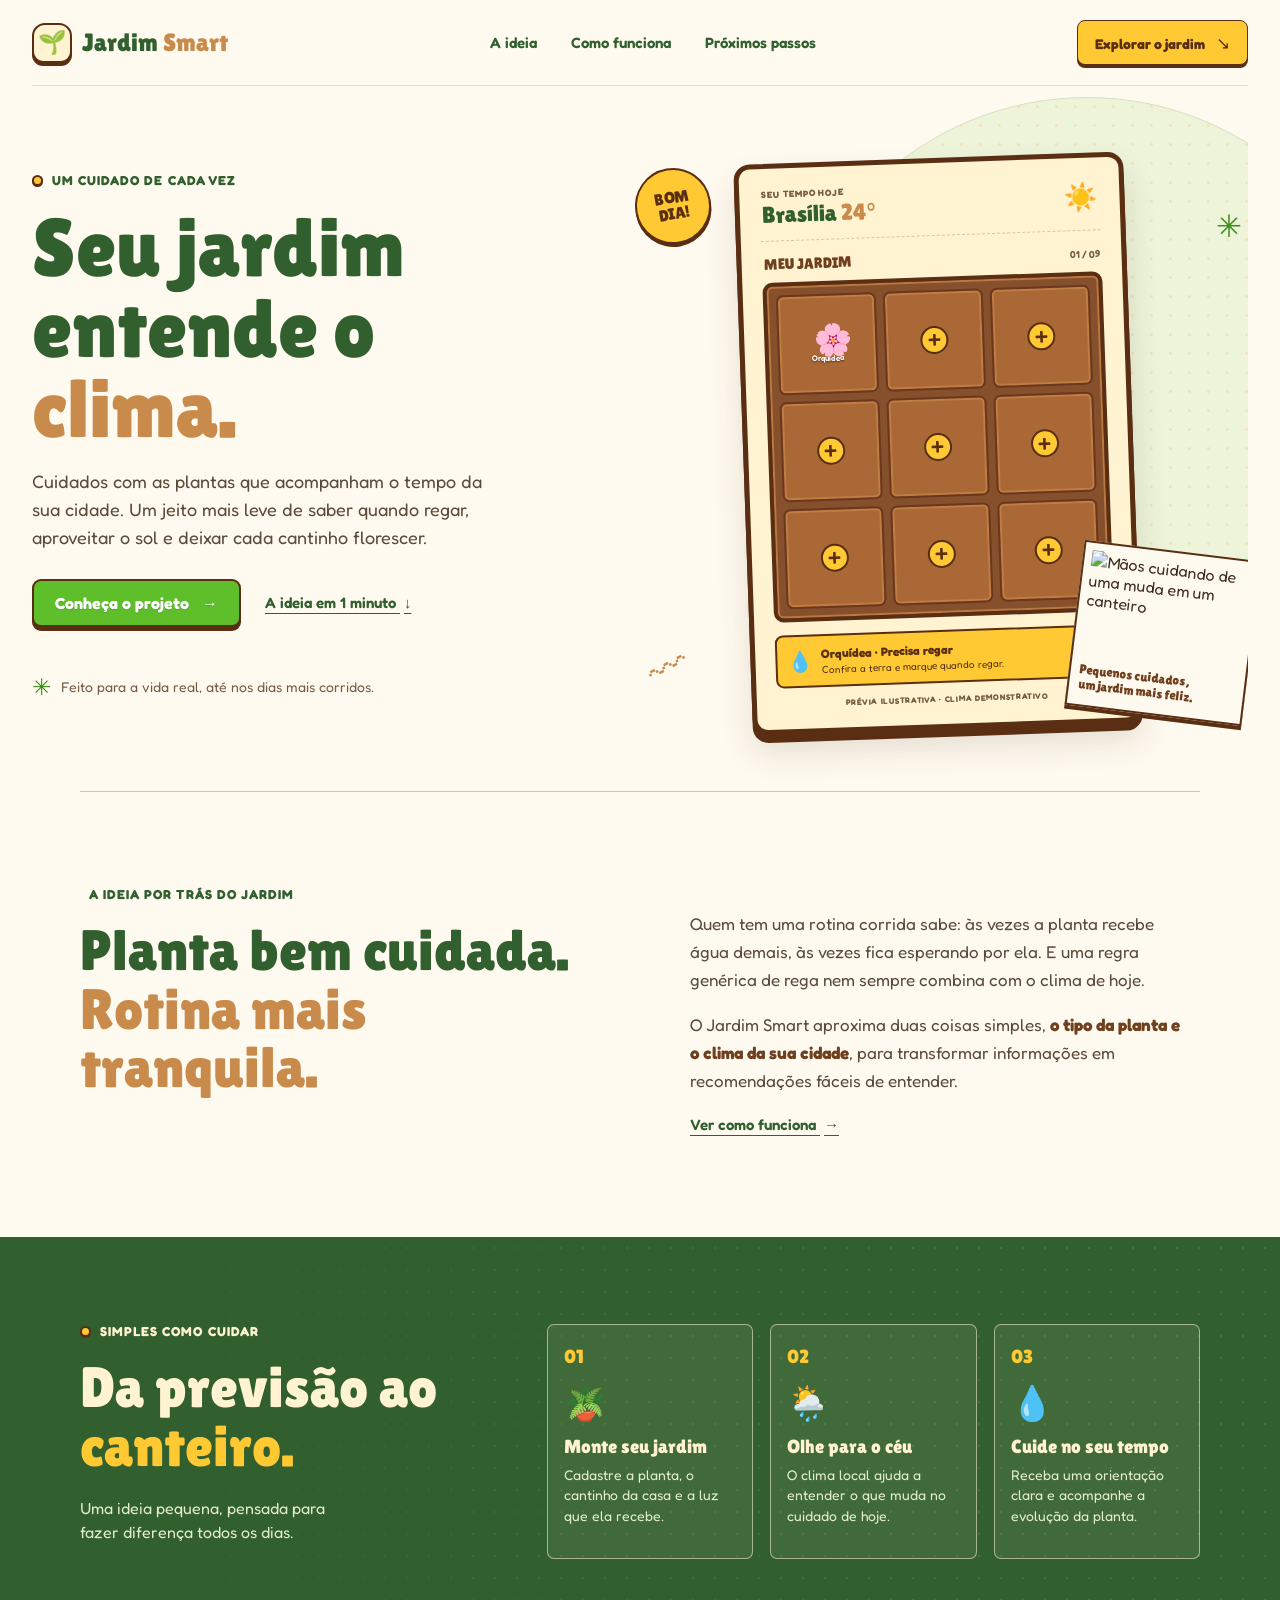
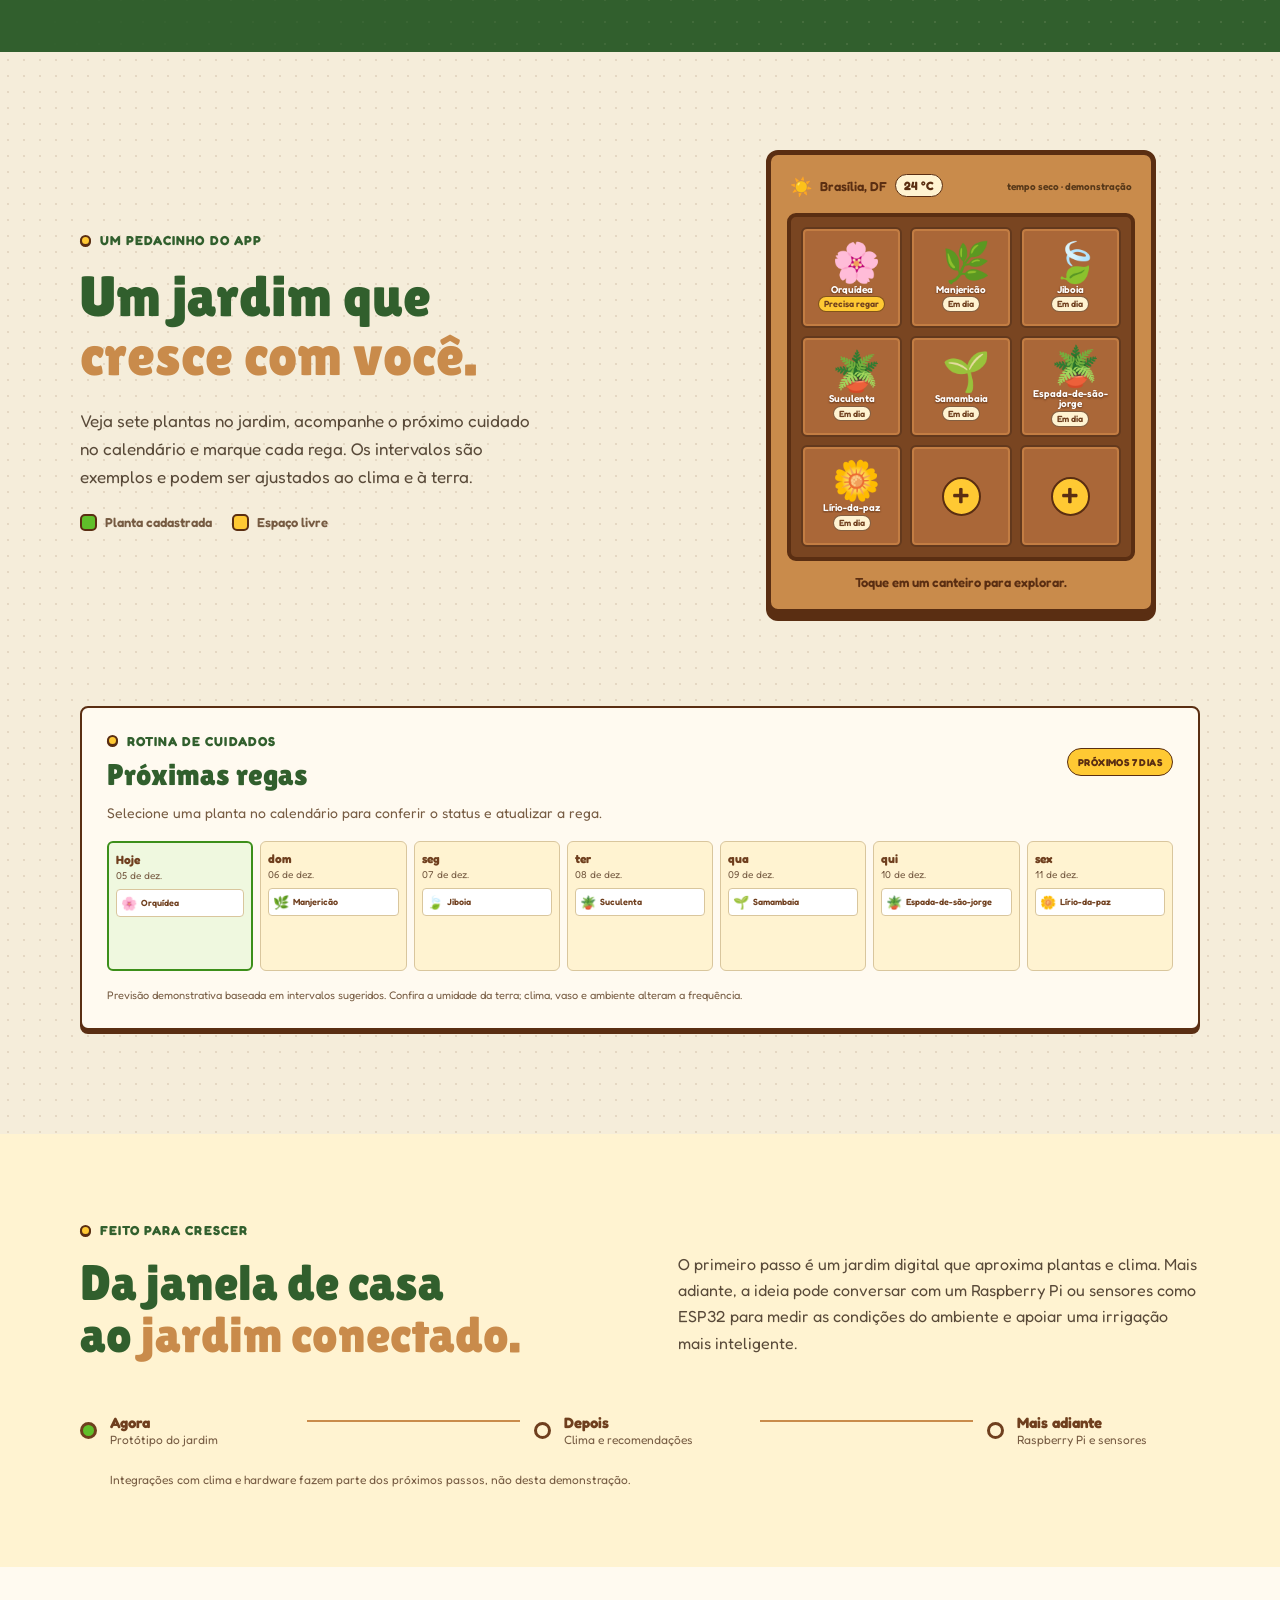
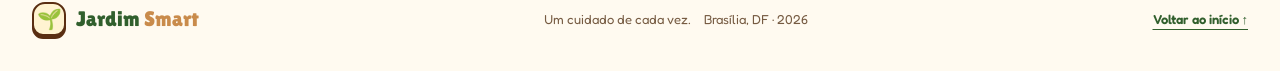
==== index.html @ 4d8beccd "Add Jardim Smart site and README" ====
<!doctype html>
<html lang="pt-BR">
  <head>
    <meta charset="utf-8">
    <meta name="viewport" content="width=device-width, initial-scale=1">
    <meta name="theme-color" content="#5fbf2a">
    <meta name="description" content="Jardim Smart transforma o clima da sua cidade em cuidados simples para as plantas da sua casa.">
    <title>Jardim Smart | Cuide melhor, sem complicar</title>
    <link rel="preconnect" href="https://fonts.googleapis.com">
    <link rel="preconnect" href="https://fonts.gstatic.com" crossorigin>
    <link href="https://fonts.googleapis.com/css2?family=Fredoka:wght@400;500;600;700&family=Lilita+One&display=swap" rel="stylesheet">
    <link rel="stylesheet" href="styles.css">
    <script src="script.js" defer></script>
  </head>
  <body>
    <header class="site-header">
      <a class="brand" href="#inicio" aria-label="Jardim Smart, início">
        <span class="brand-mark" aria-hidden="true">🌱</span>
        <span>Jardim <em>Smart</em></span>
      </a>
      <nav class="main-nav" aria-label="Navegação principal">
        <a href="#ideia">A ideia</a>
        <a href="#como-funciona"><span class="nav-label-full">Como funciona</span><span class="nav-label-short" aria-hidden="true">Como</span></a>
        <a href="#proximos-passos"><span class="nav-label-full">Próximos passos</span><span class="nav-label-short" aria-hidden="true">Etapas</span></a>
      </nav>
      <a class="header-cta" href="#jardim">Explorar o jardim <span aria-hidden="true">↘</span></a>
    </header>

    <main>
      <section class="hero" id="inicio">
        <div class="hero-copy">
          <p class="eyebrow"><span class="sun-dot" aria-hidden="true"></span> Um cuidado de cada vez</p>
          <h1>Seu jardim entende o <span>clima.</span></h1>
          <p class="hero-description">Cuidados com as plantas que acompanham o tempo da sua cidade. Um jeito mais leve de saber quando regar, aproveitar o sol e deixar cada cantinho florescer.</p>
          <div class="hero-actions">
            <a class="button button-green" href="#jardim">Conheça o projeto <span aria-hidden="true">→</span></a>
            <a class="text-link" href="#ideia">A ideia em 1 minuto <span aria-hidden="true">↓</span></a>
          </div>
          <div class="hero-note"><span class="note-sprout" aria-hidden="true">✳</span><span>Feito para a vida real, até nos dias mais corridos.</span></div>
        </div>

        <div class="hero-art" aria-label="Prévia ilustrativa do jardim digital Jardim Smart">
          <div class="sun-stamp" aria-hidden="true">BOM<br>DIA!</div>
          <div class="garden-window">
            <div class="window-top">
              <div>
                <span class="weather-kicker">SEU TEMPO HOJE</span>
                <strong>Brasília <span>24°</span></strong>
              </div>
              <span class="weather-icon" aria-hidden="true">☀️</span>
            </div>
            <div class="window-label"><span>MEU JARDIM</span><span class="leaf-count">01 / 09</span></div>
            <div class="mini-garden" aria-hidden="true">
              <div class="plot plot-plant is-planted"><span>🌸</span><small>Orquídea</small></div>
              <div class="plot"><span>+</span></div><div class="plot"><span>+</span></div>
              <div class="plot"><span>+</span></div><div class="plot"><span>+</span></div>
              <div class="plot"><span>+</span></div><div class="plot"><span>+</span></div>
              <div class="plot"><span>+</span></div><div class="plot"><span>+</span></div>
            </div>
            <div class="garden-alert"><span class="alert-icon" id="hero-alert-icon" aria-hidden="true">💧</span><span><strong id="hero-alert-title">Orquídea com sede</strong><small id="hero-alert-copy">Sem chuva hoje. Regue à tarde.</small></span><span class="alert-arrow" aria-hidden="true">↗</span></div>
            <p class="demo-caption">PRÉVIA ILUSTRATIVA · CLIMA DEMONSTRATIVO</p>
          </div>
          <div class="photo-sticker"><img src="https://images.unsplash.com/photo-1416879595882-3373a0480b5b?auto=format&amp;fit=crop&amp;w=900&amp;q=85" alt="Mãos cuidando de uma muda em um canteiro" loading="eager"><span>Pequenos cuidados,<br>um jardim mais feliz.</span></div>
          <span class="doodle doodle-one" aria-hidden="true">✳</span>
          <span class="doodle doodle-two" aria-hidden="true">〰</span>
        </div>
      </section>

      <section class="idea section-wrap" id="ideia">
        <div class="section-heading">
          <p class="eyebrow"><span class="eyebrow-dash" aria-hidden="true"></span> A ideia por trás do jardim</p>
          <h2>Planta bem cuidada.<br><span>Rotina mais tranquila.</span></h2>
        </div>
        <div class="idea-copy">
          <p>Quem tem uma rotina corrida sabe: às vezes a planta recebe água demais, às vezes fica esperando por ela. E uma regra genérica de rega nem sempre combina com o clima de hoje.</p>
          <p>O Jardim Smart aproxima duas coisas simples, <strong>o tipo da planta e o clima da sua cidade</strong>, para transformar informações em recomendações fáceis de entender.</p>
          <a class="text-link" href="#como-funciona">Ver como funciona <span aria-hidden="true">→</span></a>
        </div>
      </section>

      <section class="how-section" id="como-funciona">
        <div class="section-wrap how-inner">
          <div class="section-heading how-heading">
            <p class="eyebrow"><span class="sun-dot" aria-hidden="true"></span> Simples como cuidar</p>
            <h2>Da previsão ao<br><span>canteiro.</span></h2>
            <p>Uma ideia pequena, pensada para fazer diferença todos os dias.</p>
          </div>
          <div class="steps" aria-label="Como o Jardim Smart funciona">
            <article class="step">
              <span class="step-number">01</span>
              <span class="step-icon" aria-hidden="true">🪴</span>
              <h3>Monte seu jardim</h3>
              <p>Cadastre a planta, o cantinho da casa e a luz que ela recebe.</p>
            </article>
            <article class="step">
              <span class="step-number">02</span>
              <span class="step-icon" aria-hidden="true">🌦️</span>
              <h3>Olhe para o céu</h3>
              <p>O clima local ajuda a entender o que muda no cuidado de hoje.</p>
            </article>
            <article class="step">
              <span class="step-number">03</span>
              <span class="step-icon" aria-hidden="true">💧</span>
              <h3>Cuide no seu tempo</h3>
              <p>Receba uma orientação clara e acompanhe a evolução da planta.</p>
            </article>
          </div>
        </div>
      </section>

      <section class="garden-section" id="jardim">
        <div class="section-wrap garden-inner">
          <div class="garden-intro">
            <p class="eyebrow"><span class="sun-dot" aria-hidden="true"></span> Um pedacinho do app</p>
            <h2>Um jardim que<br><span>cresce com você.</span></h2>
            <p>Veja sete plantas no jardim, acompanhe o próximo cuidado no calendário e marque cada rega. Os intervalos são exemplos e podem ser ajustados ao clima e à terra.</p>
            <div class="garden-legend"><span><i class="legend-plant"></i> Planta cadastrada</span><span><i class="legend-empty"></i> Espaço livre</span></div>
          </div>
          <div class="interactive-garden-wrap">
            <div class="interactive-weather"><span>☀️</span> Brasília, DF <b>24 °C</b><small>tempo seco · demonstração</small></div>
            <div class="interactive-garden" id="plant-garden" role="grid" aria-label="Jardim interativo com nove canteiros"></div>
            <p class="garden-hint" aria-live="polite">Toque em um canteiro para explorar.</p>
          </div>
          <section class="care-calendar" aria-labelledby="calendar-title">
            <div class="calendar-heading">
              <div>
                <p class="eyebrow"><span class="sun-dot" aria-hidden="true"></span> Rotina de cuidados</p>
                <h3 id="calendar-title">Próximas regas</h3>
              </div>
              <span class="calendar-period">PRÓXIMOS 7 DIAS</span>
            </div>
            <p class="calendar-intro">Selecione uma planta no calendário para conferir o status e atualizar a rega.</p>
            <div class="calendar-days" id="watering-calendar" aria-live="polite"></div>
            <p class="calendar-disclaimer">Previsão demonstrativa baseada em intervalos sugeridos. Confira a umidade da terra; clima, vaso e ambiente alteram a frequência.</p>
          </section>
        </div>
      </section>

      <section class="future-section" id="proximos-passos">
        <div class="section-wrap future-inner">
          <div>
            <p class="eyebrow"><span class="sun-dot" aria-hidden="true"></span> Feito para crescer</p>
            <h2>Da janela de casa<br>ao <span>jardim conectado.</span></h2>
          </div>
          <p class="future-copy">O primeiro passo é um jardim digital que aproxima plantas e clima. Mais adiante, a ideia pode conversar com um Raspberry Pi ou sensores como ESP32 para medir as condições do ambiente e apoiar uma irrigação mais inteligente.</p>
          <div class="future-path" aria-label="Etapas previstas para o projeto">
            <div><span class="path-dot path-now"></span><strong>Agora</strong><small>Protótipo do jardim</small></div>
            <span class="path-line" aria-hidden="true"></span>
            <div><span class="path-dot"></span><strong>Depois</strong><small>Clima e recomendações</small></div>
            <span class="path-line" aria-hidden="true"></span>
            <div><span class="path-dot"></span><strong>Mais adiante</strong><small>Raspberry Pi e sensores</small></div>
          </div>
          <p class="future-footnote">Integrações com clima e hardware fazem parte dos próximos passos, não desta demonstração.</p>
        </div>
      </section>
    </main>

    <footer class="site-footer">
      <a class="brand footer-brand" href="#inicio"><span class="brand-mark" aria-hidden="true">🌱</span><span>Jardim <em>Smart</em></span></a>
      <p>Um cuidado de cada vez. <span>Brasília, DF · 2026</span></p>
      <a href="#inicio" class="back-top">Voltar ao início ↑</a>
    </footer>

    <dialog class="plant-dialog" aria-labelledby="dialog-title">
      <div class="dialog-top"><span class="dialog-kicker" id="plant-location">CANTEIRO · EXEMPLO</span><button class="dialog-close" type="button" aria-label="Fechar detalhes">×</button></div>
      <div class="dialog-plant" id="plant-emoji" aria-hidden="true">🌸</div>
      <h2 id="dialog-title">Orquídea <span class="plant-status" id="plant-status">Com sede</span></h2>
      <p class="plant-meta" id="plant-meta">Flor tropical · Varanda · Meia-sombra</p>
      <div class="weather-facts"><span>24 °C <small>temperatura</small></span><span>0 mm <small>chuva</small></span><span>28% <small>umidade</small></span></div>
      <div class="care-note"><span aria-hidden="true">💧</span><p id="care-note-text"><strong>Hoje: regue à tarde.</strong><br>Use pouca água e confira a umidade da terra.</p></div>
      <div class="next-water"><span>PRÓXIMA REGA</span><strong id="next-water-date">Hoje</strong><small id="next-water-countdown">Confira a terra antes de regar.</small></div>
      <button class="button button-green water-button" id="water-plant-button" type="button">Marcar como regada</button>
      <button class="button button-remove" id="remove-plant-button" type="button">Remover do jardim</button>
      <p class="dialog-disclaimer">Intervalos ilustrativos, sem consulta meteorológica em tempo real.</p>
    </dialog>

    <dialog class="plant-dialog add-dialog" aria-labelledby="add-dialog-title">
      <div class="dialog-top"><span class="dialog-kicker">UM NOVO CANTEIRO</span><button class="dialog-close" type="button" aria-label="Fechar">×</button></div>
      <div class="dialog-plant" aria-hidden="true">🌱</div>
      <h2 id="add-dialog-title">Mais verde por aqui?</h2>
      <label class="plant-select-label" for="plant-select">Escolha uma planta</label>
      <select id="plant-select" class="plant-select"></select>
      <button class="button button-green add-plant-button" type="button">Adicionar ao jardim</button>
      <p class="dialog-disclaimer">As alterações ficam salvas neste navegador.</p>
    </dialog>
  </body>
</html>
---- styles.css ----
:root {
  color-scheme: light;
  --grass: #5fbf2a;
  --grass-dark: #3c8f1a;
  --leaf: #315f2d;
  --wood: #c98b4b;
  --wood-light: #e1a65d;
  --soil: #6f3f1e;
  --outline: #5a2e12;
  --cream: #fff3d1;
  --paper: #fffaf0;
  --yellow: #ffc933;
  --red: #e85a4a;
  --ink: #3e2b1e;
  --muted: #765b42;
  --line: #d9c69d;
  font-family: "Fredoka", sans-serif;
  color: var(--ink);
  background: var(--paper);
  font-synthesis: none;
  text-rendering: optimizeLegibility;
}

* { box-sizing: border-box; }
html { scroll-behavior: smooth; }
body { margin: 0; min-width: 0; }
button, a { font: inherit; }
a { color: inherit; }
button:focus-visible, a:focus-visible { outline: 3px solid var(--red); outline-offset: 4px; }

.site-header {
  width: min(1240px, calc(100% - 64px));
  min-height: 86px;
  margin: auto;
  display: flex;
  align-items: center;
  justify-content: space-between;
  gap: 28px;
  border-bottom: 1px solid rgba(111, 63, 30, .18);
}
.brand { display: inline-flex; align-items: center; gap: 10px; text-decoration: none; color: var(--leaf); font-family: "Lilita One", sans-serif; font-size: 25px; white-space: nowrap; }
.brand em { color: var(--wood); font-style: normal; }
.brand-mark { display: grid; place-items: center; width: 40px; aspect-ratio: 1; background: var(--cream); border: 2px solid var(--outline); border-radius: 13px 13px 11px 11px; font-family: sans-serif; font-size: 23px; box-shadow: 0 3px 0 var(--outline); }
.main-nav { display: flex; gap: 34px; align-items: center; }
.nav-label-short { display: none; }
.main-nav a, .text-link, .back-top { color: var(--leaf); font-weight: 600; text-decoration-thickness: 1px; text-underline-offset: 5px; }
.main-nav a { text-decoration: none; font-size: 15px; }
.main-nav a:hover, .text-link:hover, .back-top:hover { color: var(--soil); }
.header-cta { padding: 11px 17px; border: 1px solid var(--outline); border-radius: 8px; background: var(--yellow); box-shadow: 0 3px 0 var(--outline); color: var(--outline); text-decoration: none; font-size: 14px; font-weight: 700; white-space: nowrap; }
.header-cta span { padding-left: 8px; font-size: 17px; }
.header-cta:active, .button:active { transform: translateY(2px); box-shadow: 0 1px 0 var(--outline); }

.hero { position: relative; isolation: isolate; overflow: hidden; width: min(1240px, calc(100% - 64px)); min-height: 638px; margin: 0 auto; padding: 72px 0 62px; display: grid; grid-template-columns: .94fr 1.06fr; align-items: center; gap: 48px; }
.hero::before { position: absolute; content: ""; z-index: -1; width: 610px; height: 610px; top: 11px; right: -145px; border-radius: 50%; background: radial-gradient(circle at 44% 45%, #f3e1b8 0 1px, transparent 1.8px) 0 0 / 19px 19px, #edf4d9; border: 1px solid #d7e1bd; }
.hero-copy { padding-bottom: 15px; }
.eyebrow { margin: 0 0 19px; display: flex; align-items: center; gap: 9px; color: var(--leaf); font-size: 13px; font-weight: 700; letter-spacing: .08em; text-transform: uppercase; }
.sun-dot { width: 11px; aspect-ratio: 1; display: inline-block; border-radius: 50%; background: var(--yellow); border: 2px solid var(--outline); box-shadow: 0 1px 0 var(--outline); }
h1, h2, h3, p { margin-top: 0; }
h1, h2, h3 { font-family: "Lilita One", sans-serif; font-weight: 400; }
.hero h1 { max-width: 540px; margin-bottom: 20px; color: var(--leaf); font-size: clamp(56px, 6.4vw, 82px); line-height: .98; }
.hero h1 span, .section-heading h2 span, .garden-intro h2 span, .future-inner h2 span { color: var(--wood); }
.hero-description { max-width: 480px; margin-bottom: 27px; color: #594a39; font-size: 18px; line-height: 1.55; }
.hero-actions { display: flex; align-items: center; gap: 24px; flex-wrap: wrap; }
.button { min-height: 48px; display: inline-flex; align-items: center; justify-content: center; gap: 13px; padding: 0 21px; border: 2px solid var(--outline); border-radius: 9px; box-shadow: 0 4px 0 var(--outline); cursor: pointer; font-weight: 700; text-decoration: none; transition: transform .15s ease, box-shadow .15s ease; }
.button-green { color: #fff; background: var(--grass); text-shadow: 0 1px 0 rgba(0,0,0,.16); }
.button-green:hover { background: var(--grass-dark); }
.text-link { font-size: 15px; }
.text-link span { padding-left: 4px; }
.hero-note { display: flex; gap: 10px; align-items: center; max-width: 350px; margin-top: 46px; color: var(--muted); font-size: 14px; }
.note-sprout { color: var(--grass-dark); font-size: 23px; }

.hero-art { min-height: 490px; position: relative; display: grid; place-items: center; }
.garden-window { position: relative; z-index: 1; width: min(390px, 77%); padding: 20px; border: 5px solid var(--outline); border-radius: 16px; background: var(--cream); box-shadow: 0 8px 0 var(--outline), 0 18px 32px rgba(61, 46, 22, .14); transform: rotate(-2deg); }
.window-top { display: flex; justify-content: space-between; align-items: center; padding: 0 2px 13px; border-bottom: 1px dashed var(--line); }
.window-top div { display: grid; gap: 2px; }
.weather-kicker, .demo-caption, .dialog-kicker { color: var(--muted); font-size: 9px; font-weight: 700; letter-spacing: .09em; }
.window-top strong { color: var(--leaf); font-family: "Lilita One", sans-serif; font-size: 23px; }
.window-top strong span { color: var(--wood); }
.weather-icon { font-size: 27px; }
.window-label { display: flex; align-items: center; justify-content: space-between; padding: 14px 2px 10px; color: var(--soil); font-family: "Lilita One", sans-serif; font-size: 15px; }
.leaf-count { color: var(--muted); font-family: "Fredoka", sans-serif; font-size: 10px; font-weight: 600; }
.mini-garden { display: grid; grid-template-columns: repeat(3, 1fr); gap: 7px; padding: 9px; border: 4px solid var(--outline); border-radius: 10px; background: #87502c; box-shadow: inset 0 0 0 2px #bb7841; }
.plot { aspect-ratio: 1; display: flex; flex-direction: column; align-items: center; justify-content: center; gap: 0; padding: 3px; border: 2px solid #6a381d; border-radius: 7px; background: #ab6837; box-shadow: inset 0 0 0 2px rgba(226, 158, 88, .38); color: var(--outline); cursor: pointer; }
.plot > span { width: 28px; height: 28px; display: grid; place-items: center; border: 2px solid var(--outline); border-radius: 50%; background: var(--yellow); font-family: "Lilita One", sans-serif; font-size: 23px; line-height: 1; transition: transform .18s ease; }
.plot:hover > span { transform: scale(1.12) rotate(-7deg); }
.plot-plant > span { border: 0; border-radius: 0; background: transparent; font-size: 31px; }
.plot small { color: white; font-size: 8px; font-weight: 600; text-shadow: 0 1px 2px var(--outline); }
.garden-alert { display: flex; align-items: center; gap: 9px; margin-top: 13px; padding: 10px; border: 2px solid var(--outline); border-radius: 8px; background: var(--yellow); color: var(--outline); }
.alert-icon { font-size: 20px; }
.garden-alert > span:nth-child(2) { flex: 1; display: grid; gap: 2px; }
.garden-alert strong { font-size: 12px; }
.garden-alert small { font-size: 10px; }
.alert-arrow { font-size: 17px; }
.demo-caption { margin: 11px 0 0; text-align: center; font-size: 8px; }
.sun-stamp { position: absolute; z-index: 2; top: 10px; left: 1%; width: 76px; aspect-ratio: 1; display: grid; place-items: center; border: 2px solid var(--outline); border-radius: 50%; background: var(--yellow); color: var(--outline); font-family: "Lilita One", sans-serif; font-size: 16px; line-height: 1; text-align: center; transform: rotate(-10deg); box-shadow: 0 3px 0 var(--outline); }
.photo-sticker { position: absolute; z-index: 2; right: -4px; bottom: 13px; width: 178px; padding: 7px 7px 12px; border: 2px solid var(--outline); background: var(--paper); box-shadow: 0 4px 0 var(--outline); transform: rotate(7deg); }
.photo-sticker img { width: 100%; height: 106px; display: block; object-fit: cover; }
.photo-sticker span { display: block; padding: 7px 2px 0; color: var(--soil); font-family: "Lilita One", sans-serif; font-size: 13px; line-height: 1.15; }
.doodle { position: absolute; color: var(--grass-dark); font-size: 31px; }
.doodle-one { top: 49px; right: 1%; }
.doodle-two { bottom: 38px; left: 3%; color: var(--wood); font-size: 40px; transform: rotate(-28deg); }

.section-wrap { width: min(1120px, calc(100% - 64px)); margin: auto; }
.idea { display: grid; grid-template-columns: 1fr 1fr; gap: 100px; padding: 94px 0 103px; border-top: 1px solid var(--line); }
.section-heading h2, .garden-intro h2, .future-inner h2 { margin-bottom: 0; color: var(--leaf); font-size: clamp(38px, 4.5vw, 57px); line-height: 1.03; }
.idea-copy { max-width: 490px; padding-top: 24px; }
.idea-copy p, .garden-intro > p:not(.eyebrow) { color: #594a39; font-size: 17px; line-height: 1.65; }
.idea-copy p + p { margin-bottom: 19px; }
.idea-copy strong { color: var(--soil); }

.how-section { position: relative; overflow: hidden; background: var(--leaf); color: var(--cream); }
.how-section::before { position: absolute; inset: 0; content: ""; opacity: .1; background-image: radial-gradient(#fff3d1 1px, transparent 1px); background-size: 22px 22px; mask-image: linear-gradient(90deg, transparent, #000 70%); }
.how-inner { position: relative; display: grid; grid-template-columns: .75fr 1.25fr; gap: 75px; padding-top: 86px; padding-bottom: 92px; }
.how-heading .eyebrow { color: var(--cream); }
.how-heading h2 { color: var(--cream); }
.how-heading h2 span { color: var(--yellow); }
.how-heading > p:last-child { max-width: 260px; margin-top: 20px; color: #e4edcf; font-size: 16px; line-height: 1.5; }
.steps { display: grid; grid-template-columns: repeat(3, 1fr); gap: 17px; align-self: center; }
.step { min-height: 235px; padding: 20px 16px 18px; border: 1px solid rgba(255,243,209,.55); border-radius: 7px; background: rgba(255,243,209,.08); }
.step-number { display: block; color: var(--yellow); font-family: "Lilita One", sans-serif; font-size: 19px; }
.step-icon { display: block; margin: 16px 0 12px; font-family: sans-serif; font-size: 34px; }
.step h3 { margin-bottom: 8px; color: var(--cream); font-size: 19px; }
.step p { margin-bottom: 0; color: #e4edcf; font-size: 14px; line-height: 1.45; }

.garden-section { padding: 98px 0 104px; background-color: #f5edda; background-image: radial-gradient(rgba(111,63,30,.12) .8px, transparent .8px); background-size: 16px 16px; }
.garden-inner { display: grid; grid-template-columns: 1fr .85fr; gap: 80px; align-items: center; }
.garden-intro h2 { margin-bottom: 22px; }
.garden-intro > p:not(.eyebrow) { max-width: 465px; margin-bottom: 23px; }
.garden-legend { display: flex; flex-wrap: wrap; gap: 20px; color: var(--muted); font-size: 13px; font-weight: 600; }
.garden-legend span { display: inline-flex; align-items: center; gap: 8px; }
.garden-legend i { width: 17px; aspect-ratio: 1; display: inline-block; border: 2px solid var(--outline); border-radius: 5px; }
.legend-plant { background: var(--grass); }
.legend-empty { background: var(--yellow); }
.interactive-garden-wrap { width: min(100%, 390px); justify-self: center; padding: 16px; border: 5px solid var(--outline); border-radius: 12px; background: var(--wood); box-shadow: 0 7px 0 var(--outline); }
.interactive-weather { min-height: 42px; display: flex; align-items: center; gap: 8px; padding: 0 3px 12px; color: var(--outline); font-size: 13px; font-weight: 600; }
.interactive-weather > span { font-size: 18px; }
.interactive-weather b { padding: 3px 8px; border: 1px solid var(--outline); border-radius: 12px; background: var(--cream); font-size: 12px; }
.interactive-weather small { margin-left: auto; color: #563819; font-size: 10px; text-align: right; }
.interactive-garden { display: grid; grid-template-columns: repeat(3, 1fr); gap: 8px; padding: 10px; border: 4px solid var(--outline); border-radius: 9px; background: #794521; }
.interactive-plot { aspect-ratio: 1; display: flex; flex-direction: column; justify-content: center; align-items: center; gap: 2px; border: 2px solid #63391d; border-radius: 6px; background: #aa6738; box-shadow: inset 0 0 0 2px #c37d43; color: var(--outline); cursor: pointer; transition: filter .15s ease, transform .15s ease; }
.interactive-plot:hover { filter: brightness(1.12); transform: translateY(-2px); }
.interactive-plot > .plot-icon { width: 39px; aspect-ratio: 1; display: grid; place-items: center; border: 2px solid var(--outline); border-radius: 50%; background: var(--yellow); font-family: "Lilita One", sans-serif; font-size: 30px; line-height: 1; }
.interactive-plot small { width: 100%; max-width: 100%; max-height: 2.1em; display: -webkit-box; overflow: hidden; color: white; font-size: 10px; font-weight: 600; line-height: 1.05; text-align: center; text-shadow: 0 1px 2px var(--outline); overflow-wrap: anywhere; -webkit-box-orient: vertical; -webkit-line-clamp: 2; }
.interactive-plot.is-planted > .plot-icon { border: 0; border-radius: 0; background: transparent; font-size: 39px; }
.interactive-plot.is-new > .plot-icon { border-color: var(--grass-dark); background: var(--grass); }
.interactive-plot .plot-status { width: auto; max-width: 100%; min-width: 0; height: auto; display: block; overflow: hidden; padding: 2px 5px; border: 1px solid rgba(90,46,18,.75); border-radius: 8px; background: var(--cream); color: var(--soil); font: 600 9px/1.1 "Fredoka", sans-serif; text-overflow: ellipsis; white-space: nowrap; }
.interactive-plot.is-due .plot-status { background: var(--yellow); }
.garden-hint { min-height: 19px; margin: 13px 0 0; color: var(--outline); font-size: 13px; font-weight: 600; text-align: center; }

.care-calendar { grid-column: 1 / -1; margin-top: 12px; padding: 25px; border: 2px solid var(--outline); border-radius: 8px; background: var(--paper); box-shadow: 0 4px 0 var(--outline); }
.calendar-heading { display: flex; justify-content: space-between; align-items: center; gap: 16px; }
.calendar-heading .eyebrow { margin-bottom: 8px; }
.calendar-heading h3 { margin: 0; color: var(--leaf); font-size: 30px; }
.calendar-period { padding: 7px 10px; border: 1px solid var(--outline); border-radius: 14px; background: var(--yellow); color: var(--outline); font-size: 10px; font-weight: 700; letter-spacing: .04em; white-space: nowrap; }
.calendar-intro { margin: 12px 0 20px; color: var(--muted); font-size: 14px; }
.calendar-days { display: grid; grid-template-columns: repeat(7, minmax(0, 1fr)); gap: 7px; }
.calendar-day { min-width: 0; min-height: 130px; padding: 9px 7px; border: 1px solid var(--line); border-radius: 6px; background: var(--cream); }
.calendar-day.is-today { border: 2px solid var(--grass-dark); background: #eff8df; }
.calendar-day-heading { display: grid; gap: 2px; margin-bottom: 8px; color: var(--soil); }
.calendar-day-heading strong { font-size: 12px; }
.calendar-day-heading small { color: var(--muted); font-size: 10px; }
.calendar-events { display: grid; gap: 5px; }
.calendar-event { width: 100%; min-width: 0; display: flex; align-items: center; gap: 4px; padding: 5px 4px; border: 1px solid var(--line); border-radius: 4px; background: white; color: var(--soil); cursor: pointer; text-align: left; }
.calendar-event:hover { border-color: var(--grass-dark); background: #f2f8e8; }
.calendar-event > span:first-child { flex: 0 0 auto; font-size: 13px; }
.calendar-event > span:last-child { min-width: 0; overflow: hidden; font-size: 9px; font-weight: 600; text-overflow: ellipsis; white-space: nowrap; }
.calendar-empty { color: #867762; font-size: 10px; }
.calendar-disclaimer { margin: 16px 0 0; color: var(--muted); font-size: 11px; line-height: 1.5; }

.future-section { padding: 88px 0 80px; background: var(--cream); }
.future-inner { display: grid; grid-template-columns: 1fr 1fr; column-gap: 75px; align-items: end; }
.future-inner h2 { font-size: clamp(36px, 4vw, 50px); }
.future-copy { margin-bottom: 4px; color: #594a39; font-size: 16px; line-height: 1.65; }
.future-path { grid-column: 1 / -1; display: grid; grid-template-columns: 1fr 1fr 1fr 1fr 1fr; align-items: start; gap: 14px; margin-top: 53px; }
.future-path > div { display: grid; grid-template-columns: 20px 1fr; column-gap: 10px; align-items: center; }
.path-dot { grid-row: span 2; width: 17px; aspect-ratio: 1; border: 3px solid var(--soil); border-radius: 50%; background: var(--cream); }
.path-now { background: var(--grass); }
.future-path strong { color: var(--soil); font-size: 15px; }
.future-path small { color: var(--muted); font-size: 12px; }
.path-line { height: 2px; margin-top: 7px; background: var(--wood); }
.future-footnote { grid-column: 1 / -1; margin: 25px 0 0 30px; color: var(--muted); font-size: 12px; }

.site-footer { width: min(1240px, calc(100% - 64px)); min-height: 104px; display: flex; justify-content: space-between; align-items: center; gap: 20px; margin: auto; }
.footer-brand { font-size: 21px; }
.footer-brand .brand-mark { width: 34px; font-size: 20px; }
.site-footer p { margin: 0; color: var(--muted); font-size: 13px; }
.site-footer p span { padding-left: 10px; }
.back-top { font-size: 13px; }

.plant-dialog { width: min(420px, calc(100% - 32px)); max-height: min(90vh, 780px); padding: 22px; overflow-y: auto; border: 4px solid var(--outline); border-radius: 12px; background: var(--cream); color: var(--ink); box-shadow: 0 8px 0 var(--outline); }
.plant-dialog::backdrop { background: rgba(45, 48, 24, .67); backdrop-filter: blur(2px); }
.dialog-top { display: flex; justify-content: space-between; align-items: center; }
.dialog-close { width: 34px; aspect-ratio: 1; border: 2px solid var(--outline); border-radius: 50%; background: var(--red); color: white; font-size: 23px; line-height: 1; cursor: pointer; }
.dialog-plant { margin: 15px 0 8px; text-align: center; font-size: 55px; }
.plant-dialog h2 { display: flex; justify-content: space-between; align-items: center; gap: 10px; margin-bottom: 5px; color: var(--soil); font-size: 27px; }
.plant-status { padding: 6px 10px; border: 1px solid var(--outline); border-radius: 15px; background: var(--yellow); color: var(--outline); font-family: "Fredoka", sans-serif; font-size: 12px; }
.plant-meta { color: var(--muted); font-size: 13px; }
.plant-status.is-watered { background: #d9edbb; }
.plant-status.is-overdue { background: #f5c5aa; }
.weather-facts { display: grid; grid-template-columns: repeat(3, 1fr); gap: 7px; margin: 16px 0; }
.weather-facts span { padding: 8px 4px; border: 1px solid var(--line); border-radius: 7px; background: white; color: var(--soil); font-weight: 700; text-align: center; }
.weather-facts small { display: block; margin-top: 3px; color: var(--muted); font-size: 10px; font-weight: 400; }
.care-note { display: flex; align-items: flex-start; gap: 10px; padding: 12px; border: 1px solid var(--line); border-radius: 7px; background: white; }
.care-note > span { font-size: 20px; }
.care-note p { margin: 0; font-size: 13px; line-height: 1.5; }
.next-water { display: grid; grid-template-columns: 1fr auto; gap: 4px 10px; align-items: center; margin-top: 12px; padding: 10px 12px; border: 1px solid var(--line); border-radius: 7px; background: #eff8df; }
.next-water span { color: var(--muted); font-size: 9px; font-weight: 700; letter-spacing: .06em; }
.next-water strong { grid-column: 2; grid-row: 1 / span 2; color: var(--leaf); font-family: "Lilita One", sans-serif; font-size: 17px; text-align: right; }
.next-water small { color: var(--muted); font-size: 11px; }
.water-button, .add-plant-button { width: 100%; margin-top: 17px; }
.button-remove { width: 100%; margin-top: 10px; border-color: var(--outline); background: var(--red); color: white; }
.dialog-disclaimer { margin: 12px 0 0; color: var(--muted); font-size: 10px; text-align: center; }
.add-copy { color: #594a39; font-size: 15px; line-height: 1.5; text-align: center; }
.add-dialog h2 { display: block; margin-bottom: 9px; text-align: center; }
.plant-select-label { display: block; margin: 16px 0 6px; color: var(--soil); font-size: 13px; font-weight: 600; }
.plant-select { width: 100%; min-height: 46px; padding: 0 10px; border: 2px solid var(--wood); border-radius: 6px; background: white; color: var(--ink); font: 500 15px "Fredoka", sans-serif; }

@media (max-width: 900px) {
  .site-header, .hero, .site-footer { width: min(100% - 40px, 740px); }
  .main-nav { gap: 18px; }
  .main-nav a { font-size: 13px; }
  .header-cta { display: none; }
  .hero { min-height: 570px; grid-template-columns: .92fr 1.08fr; gap: 20px; }
  .hero::before { width: 500px; height: 500px; right: -135px; top: 38px; }
  .hero h1 { font-size: clamp(52px, 7vw, 68px); }
  .garden-window { width: 82%; }
  .photo-sticker { right: -4px; width: 150px; }
  .photo-sticker img { height: 87px; }
  .section-wrap { width: min(100% - 40px, 740px); }
  .idea { gap: 45px; }
  .how-inner { grid-template-columns: 1fr; gap: 32px; }
  .how-heading > p:last-child { max-width: 450px; }
  .garden-inner { gap: 35px; }
  .calendar-days { grid-template-columns: repeat(4, minmax(0, 1fr)); }
  .interactive-weather { flex-wrap: wrap; }
  .interactive-weather small { width: 100%; margin-left: 27px; text-align: left; }
}

@media (max-width: 620px) {
  .site-header { width: calc(100% - 32px); min-height: 69px; gap: 10px; }
  .brand { gap: 7px; font-size: 21px; }
  .brand-mark { width: 34px; font-size: 20px; }
  .main-nav { gap: 14px; }
  .main-nav a { font-size: 11px; white-space: nowrap; }
  .main-nav a:first-child { display: none; }
  .hero { width: calc(100% - 32px); min-height: 0; grid-template-columns: 1fr; gap: 0; padding: 36px 0 30px; }
  .hero::before { width: 390px; height: 390px; top: auto; bottom: 22px; right: -135px; }
  .hero h1 { max-width: 430px; font-size: clamp(48px, 12.5vw, 62px); }
  .hero-description { max-width: 500px; margin-bottom: 20px; font-size: 15px; line-height: 1.45; }
  .hero-note { margin-top: 17px; font-size: 12px; }
  .hero-art { min-height: 0; margin-top: 24px; }
  .garden-window { display: none; }
  .sun-stamp { top: -12px; left: 1%; width: 58px; font-size: 12px; }
  .photo-sticker { position: relative; right: auto; bottom: auto; width: min(100%, 310px); margin: auto; transform: rotate(-2deg); }
  .photo-sticker img { height: 148px; }
  .doodle-one { top: 1px; right: 4%; }
  .doodle-two { display: none; }
  .section-wrap { width: calc(100% - 36px); }
  .idea { grid-template-columns: 1fr; gap: 20px; padding: 38px 0 67px; }
  .section-heading h2, .garden-intro h2 { font-size: 45px; }
  .idea-copy { padding-top: 0; }
  .idea-copy p, .garden-intro > p:not(.eyebrow) { font-size: 16px; }
  .how-inner { padding-top: 62px; padding-bottom: 67px; }
  .steps { grid-template-columns: 1fr; gap: 10px; }
  .step { min-height: 0; display: grid; grid-template-columns: 34px 42px 1fr; grid-template-rows: auto auto; column-gap: 10px; align-items: center; padding: 14px; }
  .step-number { grid-row: span 2; align-self: start; }
  .step-icon { grid-row: span 2; margin: 0; font-size: 29px; }
  .step h3 { margin: 0 0 3px; font-size: 17px; }
  .step p { font-size: 13px; }
  .garden-section { padding: 65px 0 75px; }
  .garden-inner { grid-template-columns: 1fr; gap: 30px; }
  .interactive-garden-wrap { width: min(100%, 370px); }
  .interactive-weather { gap: 6px; font-size: 12px; }
  .interactive-weather small { font-size: 10px; }
  .interactive-plot { min-width: 0; }
  .care-calendar { padding: 17px 12px; }
  .calendar-heading h3 { font-size: 25px; }
  .calendar-period { font-size: 9px; }
  .calendar-days { grid-template-columns: repeat(2, minmax(0, 1fr)); }
  .calendar-day { min-height: 94px; }
  .calendar-event > span:last-child { font-size: 10px; }
  .future-section { padding: 65px 0 61px; }
  .future-inner { grid-template-columns: 1fr; gap: 20px; }
  .future-inner h2 { font-size: 43px; }
  .future-copy { font-size: 15px; }
  .future-path { grid-template-columns: 1fr; gap: 12px; margin-top: 8px; }
  .path-line { width: 2px; height: 15px; margin: -5px 0 -3px 7px; }
  .future-footnote { margin: 0; line-height: 1.5; }
  .site-footer { width: calc(100% - 32px); min-height: 115px; display: grid; grid-template-columns: 1fr auto; gap: 7px 10px; padding: 17px 0; }
  .site-footer p { grid-column: 1; grid-row: 2; font-size: 11px; }
  .site-footer p span { display: block; padding: 4px 0 0; }
  .back-top { grid-column: 2; grid-row: 1 / span 2; font-size: 12px; }
}

@media (max-width: 390px) {
  .interactive-plot { min-height: 0; gap: 1px; padding: 1px; overflow: hidden; }
  .interactive-plot > .plot-icon { width: 32px; flex: 0 0 32px; font-size: 25px; }
  .interactive-plot.is-planted > .plot-icon { font-size: 31px; }
  .interactive-plot small { max-height: 1.9em; font-size: 9px; line-height: .95; }
  .interactive-plot .plot-status { flex: 0 1 auto; padding: 1px 3px; font-size: 8px; line-height: 1; }
}

@media (max-width: 360px) {
  .site-header { gap: 8px; }
  .main-nav { gap: 8px; }
  .main-nav a { font-size: 11px; }
  .nav-label-full { display: none; }
  .nav-label-short { display: inline; }
  .interactive-plot > .plot-icon { width: 25px; flex-basis: 25px; font-size: 22px; }
  .interactive-plot.is-planted > .plot-icon { font-size: 25px; }
  .interactive-plot small { font-size: 7px; line-height: .9; }
  .interactive-plot .plot-status { padding: 0 2px; font-size: 7px; }
}

@media (prefers-reduced-motion: reduce) {
  *, *::before, *::after { scroll-behavior: auto !important; transition-duration: .01ms !important; animation-duration: .01ms !important; animation-iteration-count: 1 !important; }
}
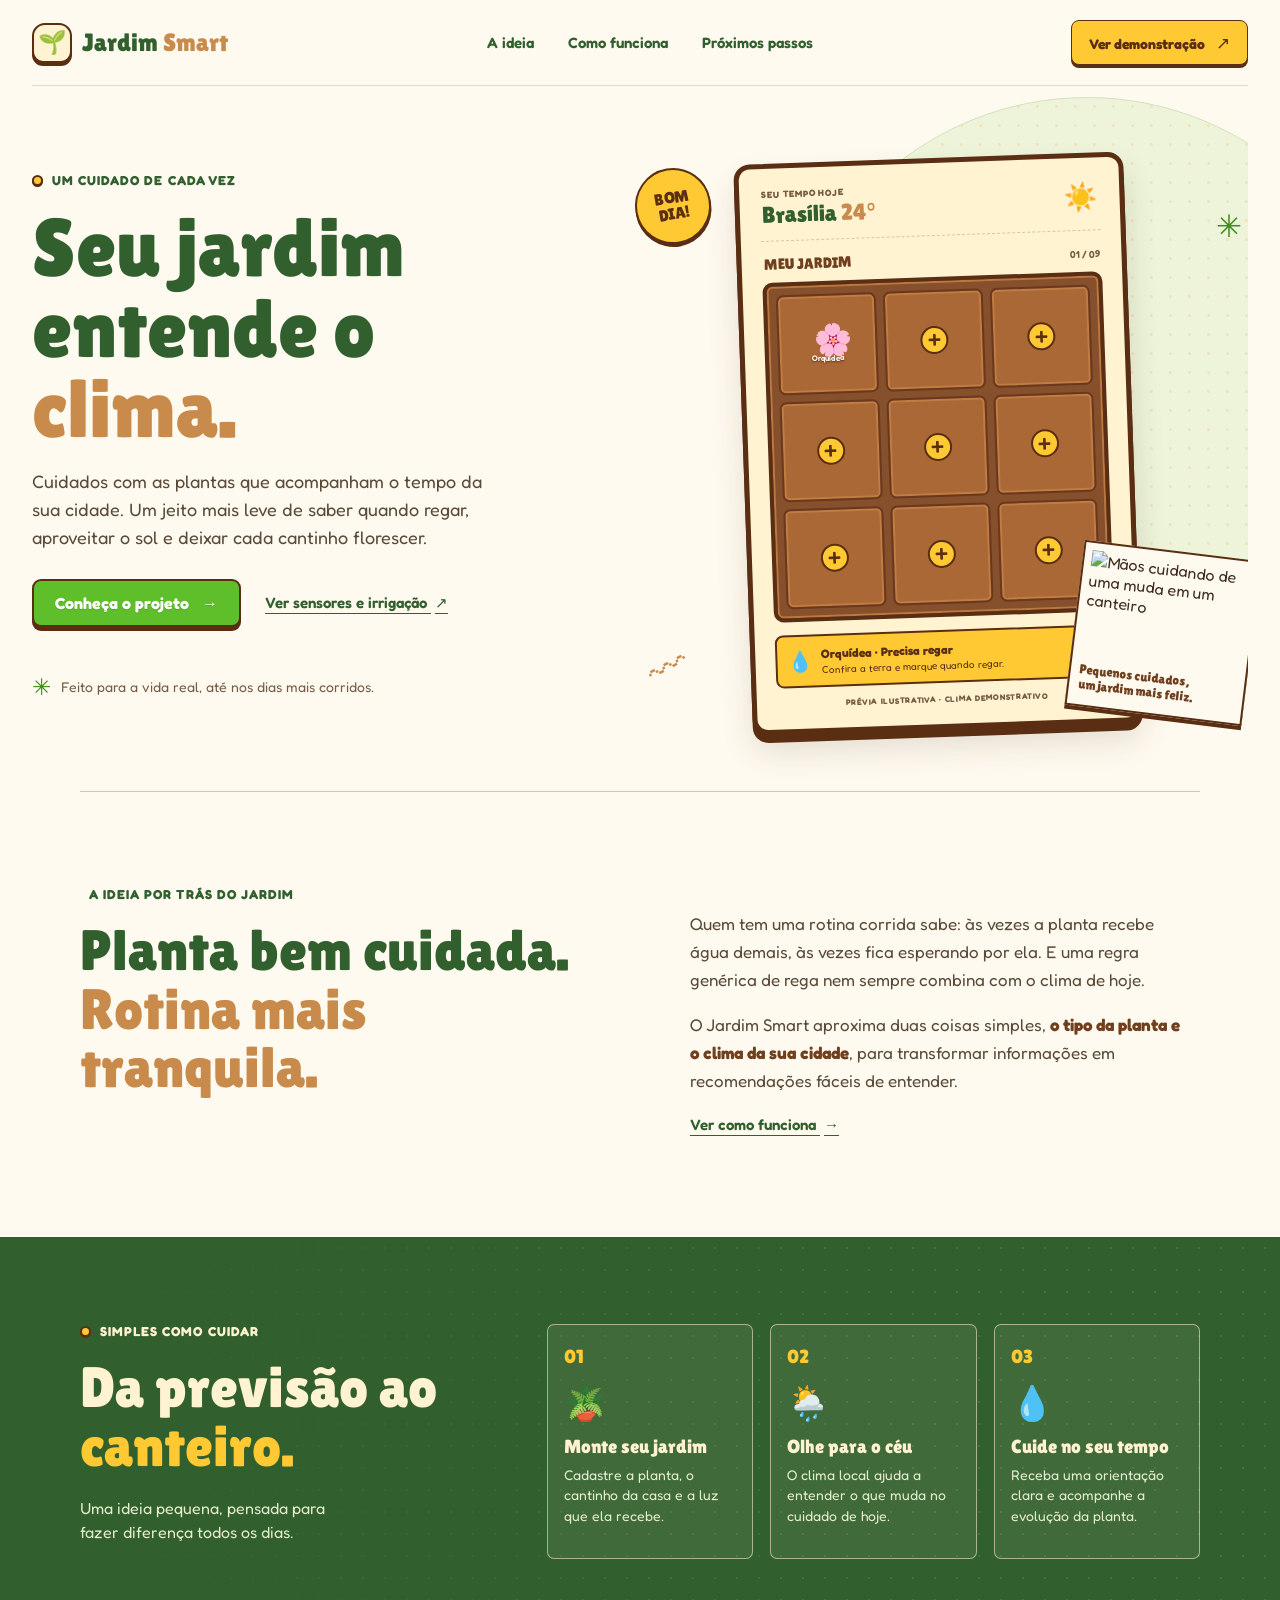
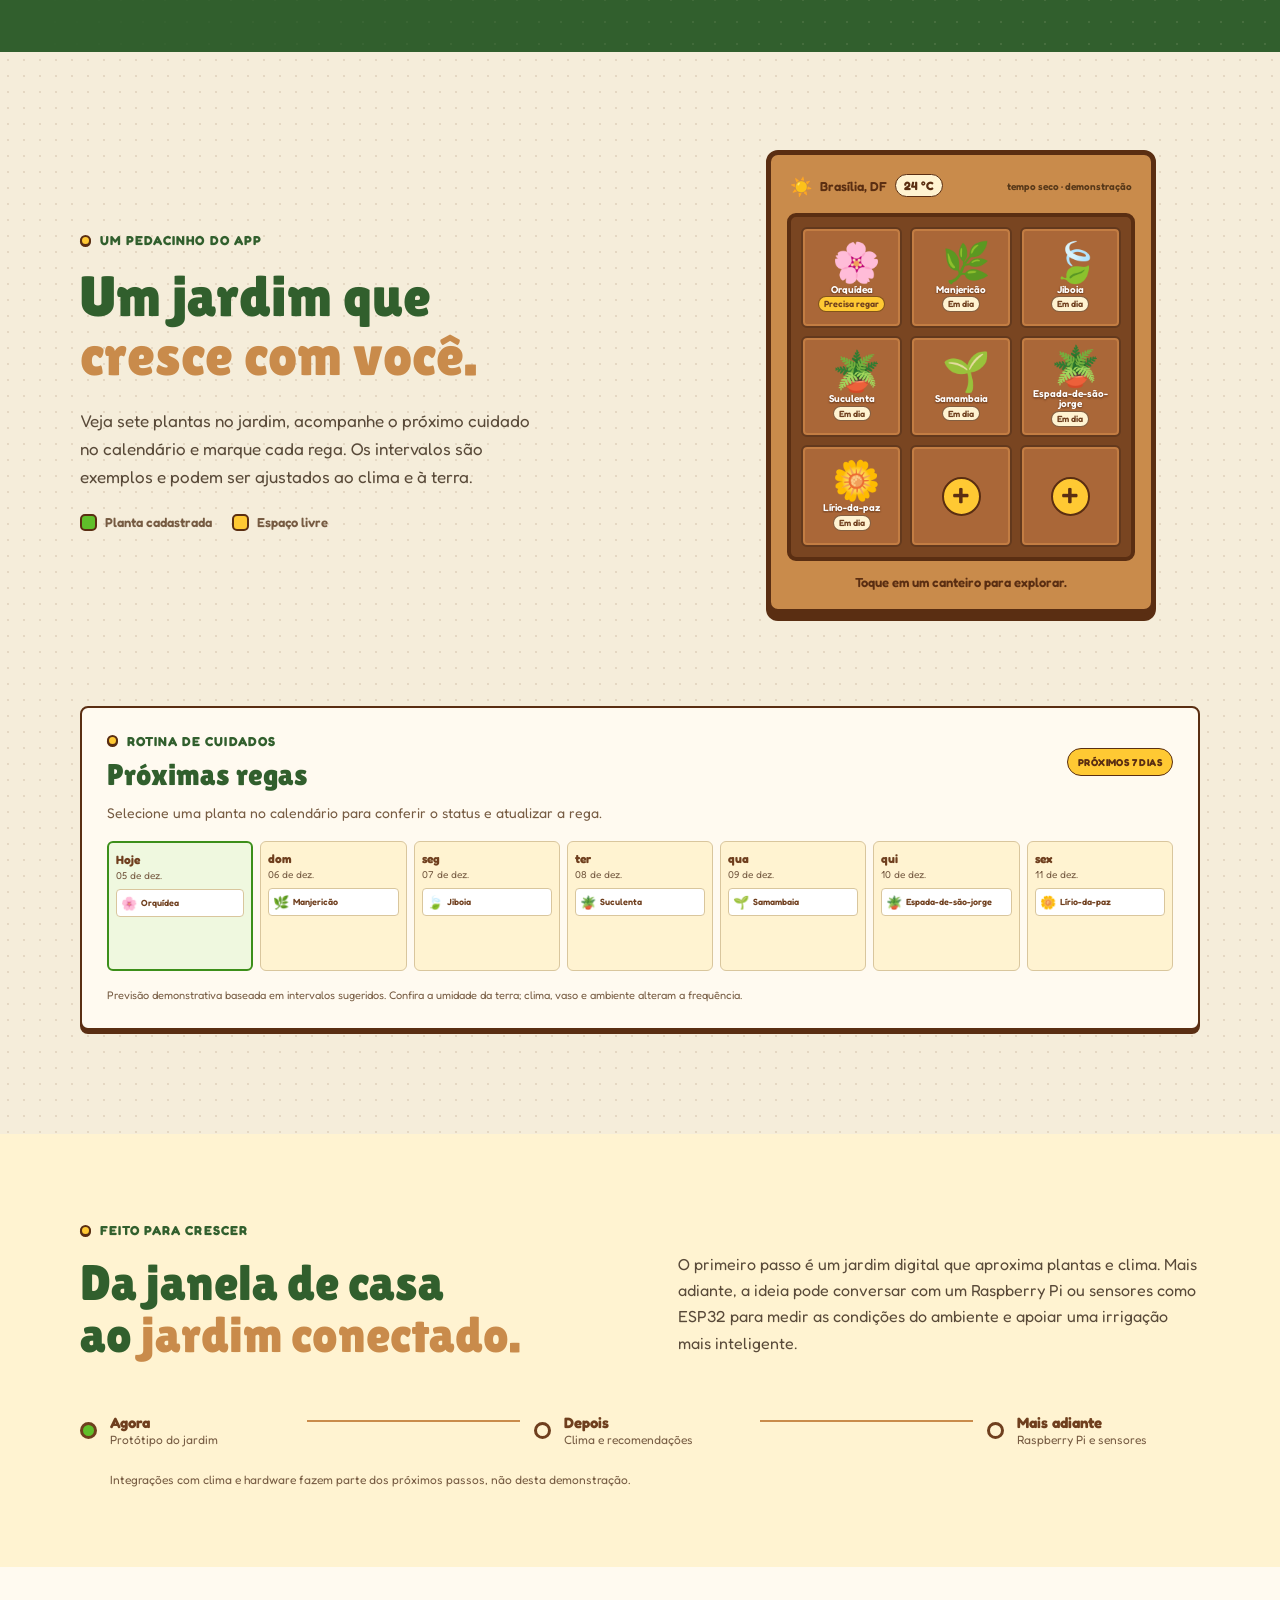
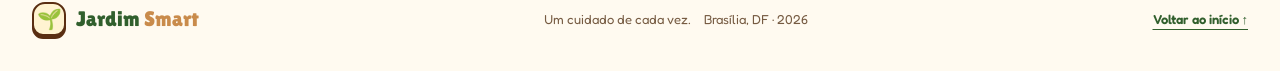
==== commit 2fb246a6: "Melhora simulacao e detalhes do canteiro Co-authored-by: Copilot <223556219+Copilot@users.noreply.gi" ====
--- a/index.html
+++ b/index.html
@@ -23,7 +23,7 @@
         <a href="#como-funciona"><span class="nav-label-full">Como funciona</span><span class="nav-label-short" aria-hidden="true">Como</span></a>
         <a href="#proximos-passos"><span class="nav-label-full">Próximos passos</span><span class="nav-label-short" aria-hidden="true">Etapas</span></a>
       </nav>
-      <a class="header-cta" href="#jardim">Explorar o jardim <span aria-hidden="true">↘</span></a>
+      <a class="header-cta" href="demonstracao.html">Ver demonstração <span aria-hidden="true">↗</span></a>
     </header>
 
     <main>
@@ -34,7 +34,7 @@
           <p class="hero-description">Cuidados com as plantas que acompanham o tempo da sua cidade. Um jeito mais leve de saber quando regar, aproveitar o sol e deixar cada cantinho florescer.</p>
           <div class="hero-actions">
             <a class="button button-green" href="#jardim">Conheça o projeto <span aria-hidden="true">→</span></a>
-            <a class="text-link" href="#ideia">A ideia em 1 minuto <span aria-hidden="true">↓</span></a>
+            <a class="text-link" href="demonstracao.html">Ver sensores e irrigação <span aria-hidden="true">↗</span></a>
           </div>
           <div class="hero-note"><span class="note-sprout" aria-hidden="true">✳</span><span>Feito para a vida real, até nos dias mais corridos.</span></div>
         </div>
--- a/styles.css
+++ b/styles.css
@@ -314,4 +314,339 @@
 
 @media (prefers-reduced-motion: reduce) {
   *, *::before, *::after { scroll-behavior: auto !important; transition-duration: .01ms !important; animation-duration: .01ms !important; animation-iteration-count: 1 !important; }
+}
+
+.demo-hero { min-height: 390px; display: grid; grid-template-columns: 1fr 340px; align-items: center; gap: 80px; padding-top: 55px; padding-bottom: 60px; }
+.demo-header-short { display: none; }
+.demo-hero-copy { max-width: 650px; }
+.demo-hero h1 { margin-bottom: 17px; color: var(--leaf); font-size: clamp(56px, 7vw, 82px); line-height: .96; }
+.demo-hero h1 span, .demo-usage-heading h2 span { color: var(--wood); }
+.demo-hero-copy > p:not(.eyebrow) { max-width: 570px; margin-bottom: 25px; color: #594a39; font-size: 18px; line-height: 1.55; }
+.demo-note { display: flex; align-items: flex-start; gap: 14px; padding: 20px; border: 2px solid var(--outline); border-radius: 9px; background: var(--cream); box-shadow: 0 4px 0 var(--outline); }
+.demo-note > span { font-size: 27px; }
+.demo-note strong { color: var(--leaf); font-family: "Lilita One", sans-serif; font-size: 19px; font-weight: 400; }
+.demo-note p { margin: 6px 0 0; color: var(--muted); font-size: 14px; line-height: 1.5; }
+.demo-dashboard { padding: 64px 0 80px; background: #f5edda; background-image: radial-gradient(rgba(111,63,30,.12) .8px, transparent .8px); background-size: 16px 16px; }
+.demo-section-heading { display: flex; align-items: end; justify-content: space-between; gap: 20px; margin-bottom: 23px; }
+.demo-section-heading .eyebrow { margin-bottom: 9px; }
+.demo-section-heading h2 { margin: 0; color: var(--leaf); font-size: clamp(33px, 4vw, 46px); line-height: 1; }
+.demo-live { display: inline-flex; align-items: center; gap: 8px; padding: 8px 11px; border: 1px solid var(--line); border-radius: 20px; background: var(--paper); color: var(--muted); font-size: 10px; font-weight: 700; letter-spacing: .05em; white-space: nowrap; }
+.demo-live i, .sensor-dot { width: 9px; aspect-ratio: 1; display: inline-block; border-radius: 50%; background: var(--grass); box-shadow: 0 0 0 3px #e2efd4; }
+.demo-dashboard-grid { display: grid; grid-template-columns: minmax(0, 1.15fr) minmax(340px, .85fr); align-items: start; gap: 22px; }
+.bed-card, .telemetry-card { min-width: 0; border: 2px solid var(--outline); border-radius: 10px; background: var(--paper); box-shadow: 0 5px 0 var(--outline); }
+.bed-card { overflow: hidden; }
+.bed-card-top, .bed-card-bottom { min-height: 43px; display: flex; align-items: center; justify-content: space-between; gap: 12px; padding: 0 17px; color: var(--muted); font-size: 10px; font-weight: 700; letter-spacing: .07em; }
+.bed-card-top { border-bottom: 1px solid var(--line); }
+.bed-card-bottom { justify-content: flex-start; gap: 21px; border-top: 1px solid var(--line); font-size: 11px; letter-spacing: 0; }
+.bed-card-bottom span { display: inline-flex; align-items: center; gap: 7px; }
+.bed-card-bottom i { width: 12px; height: 12px; display: inline-block; border: 2px solid var(--outline); border-radius: 50%; }
+.legend-sensor { background: #d2e8b3; }
+.legend-irrigation { background: #a9d8e1; }
+.bed-illustration { position: relative; width: 100%; padding: 5px 14px 0; background: radial-gradient(ellipse at 50% 68%, rgba(225,166,93,.22), transparent 52%); }
+.bed-svg { width: 100%; height: auto; display: block; overflow: visible; }
+.bed-illustration.is-watering .water-drop { animation: demo-water-drop .65s ease-in infinite; }
+.bed-illustration.is-watering .drop-two { animation-delay: .32s; }
+.bed-illustration.is-watering .soil-sensor { filter: drop-shadow(0 0 7px rgba(95,191,42,.85)); }
+@keyframes demo-water-drop { 0% { opacity: 0; transform: translateY(-8px); } 35% { opacity: 1; } 100% { opacity: 0; transform: translateY(14px); } }
+.diagram-label { position: absolute; z-index: 1; display: flex; align-items: center; gap: 8px; padding: 8px 10px; border: 1px solid rgba(90,46,18,.4); border-radius: 8px; background: rgba(255,250,240,.95); box-shadow: 0 2px 0 rgba(90,46,18,.22); }
+.diagram-label > span:first-child { font-size: 19px; }
+.diagram-label > span:last-child { display: grid; gap: 2px; }
+.diagram-label strong { color: var(--leaf); font-size: 11px; }
+.diagram-label small { color: var(--muted); font-size: 9px; }
+.label-irrigation { top: 7%; right: 3%; }
+.label-sensor { bottom: 8%; left: 2%; }
+.diagram-plant-label { position: absolute; top: 42%; left: 49%; display: flex; align-items: center; gap: 4px; color: #fff; font-size: 12px; font-weight: 700; text-shadow: 0 1px 3px var(--outline); transform: translateX(-50%); }
+.diagram-plant-label > span { white-space: nowrap; }
+.telemetry-card { padding: 22px; }
+.telemetry-heading { display: flex; align-items: center; justify-content: space-between; gap: 12px; }
+.telemetry-heading .eyebrow { margin-bottom: 5px; font-size: 10px; }
+.telemetry-heading h3 { margin: 0; color: var(--leaf); font-size: 28px; }
+.telemetry-weather { padding: 7px 10px; border: 1px solid var(--line); border-radius: 20px; background: var(--cream); color: var(--soil); font-size: 13px; font-weight: 700; white-space: nowrap; }
+.moisture-reading { margin-top: 20px; padding: 14px; border: 1px solid var(--line); border-radius: 8px; background: #fbf5e7; }
+.moisture-reading-top { display: flex; align-items: center; justify-content: space-between; color: var(--muted); font-size: 13px; font-weight: 600; }
+.moisture-reading-top strong { color: var(--leaf); font-family: "Lilita One", sans-serif; font-size: 29px; font-weight: 400; line-height: 1; }
+.moisture-reading-top strong small { padding-left: 2px; font-family: "Fredoka", sans-serif; font-size: 14px; }
+.moisture-track { height: 11px; overflow: hidden; margin-top: 11px; border: 1px solid #bcb08e; border-radius: 10px; background: #e7dcc1; }
+.moisture-track > span { width: 34%; height: 100%; display: block; border-radius: inherit; background: var(--yellow); transition: width .45s ease, background .3s ease; }
+.moisture-status { margin: 7px 0 0; color: #9a6416; font-size: 11px; font-weight: 600; }
+.moisture-status:not(.is-dry) { color: var(--grass-dark); }
+.telemetry-metrics { display: grid; grid-template-columns: repeat(2, minmax(0, 1fr)); gap: 10px; margin-top: 13px; }
+.telemetry-metric { min-width: 0; min-height: 69px; display: flex; align-items: center; gap: 10px; padding: 10px; border: 1px solid var(--line); border-radius: 7px; background: #fffdf7; }
+.metric-icon { width: 34px; aspect-ratio: 1; flex: 0 0 34px; display: grid; place-items: center; border-radius: 10px; font-size: 17px; }
+.metric-temp { background: #fff0d4; }
+.metric-soil-temp { background: #f3eadc; }
+.metric-water { background: #e2f3f5; }
+.metric-status { background: #edf4df; }
+.metric-signal { background: #f3eadc; }
+.telemetry-metric > div { min-width: 0; display: grid; gap: 3px; }
+.telemetry-metric small { color: var(--muted); font-size: 10px; }
+.telemetry-metric strong { min-width: 0; display: flex; align-items: center; gap: 5px; color: var(--leaf); font-size: 15px; line-height: 1.25; overflow-wrap: anywhere; }
+.telemetry-metric strong em { color: var(--muted); font-size: 11px; font-style: normal; font-weight: 500; }
+.telemetry-metric:nth-child(5) strong { font-size: 12px; }
+.sensor-dot { width: 7px; box-shadow: none; }
+.irrigation-status { display: flex; align-items: center; gap: 11px; margin-top: 13px; padding: 11px; border: 1px solid #d6cba8; border-radius: 7px; background: #fff5d5; }
+.irrigation-status-icon { width: 32px; aspect-ratio: 1; flex: 0 0 32px; display: grid; place-items: center; border-radius: 50%; background: #ffe69a; font-size: 16px; }
+.irrigation-status > div { min-width: 0; display: grid; gap: 2px; }
+.irrigation-status strong { color: var(--soil); font-size: 12px; }
+.irrigation-status small { color: var(--muted); font-size: 10px; line-height: 1.4; }
+.irrigation-status.is-dry { background: #fff0d4; }
+.irrigation-status.is-watering { border-color: #9ec9d3; background: #e5f5f7; }
+.demo-controls { display: flex; align-items: center; justify-content: space-between; gap: 12px; margin-top: 14px; }
+.demo-controls .button { min-height: 42px; padding: 0 14px; font-size: 13px; }
+.demo-controls .button:disabled { cursor: wait; opacity: .7; }
+.plant-action-buttons { display: grid; grid-template-columns: repeat(2, minmax(0, 1fr)); gap: 8px; margin-top: 12px; }
+.plant-action-button { min-width: 0; min-height: 39px; padding: 8px 10px; border: 1px solid var(--line); border-radius: 7px; background: var(--cream); color: var(--leaf); cursor: pointer; font-size: 12px; font-weight: 600; line-height: 1.3; }
+.plant-action-button:hover { border-color: var(--grass-dark); background: #eff5e6; }
+.plant-action-button:focus-visible { outline: 3px solid var(--red); outline-offset: 3px; }
+.automation-toggle { display: inline-flex; align-items: center; gap: 8px; padding: 5px 0 5px 5px; border: 0; background: transparent; color: var(--ink); cursor: pointer; text-align: left; }
+.automation-toggle > span:last-child { display: grid; gap: 2px; }
+.automation-toggle strong { color: var(--leaf); font-size: 11px; }
+.automation-toggle small { color: var(--muted); font-size: 9px; }
+.toggle-track { width: 35px; height: 20px; display: flex; align-items: center; padding: 2px; border: 1px solid #9d947d; border-radius: 12px; background: #ded8c8; transition: background .2s ease; }
+.toggle-track > span { width: 14px; aspect-ratio: 1; border-radius: 50%; background: white; box-shadow: 0 1px 2px rgba(0,0,0,.2); transition: transform .2s ease; }
+.automation-toggle[aria-pressed="true"] .toggle-track { border-color: var(--grass-dark); background: var(--grass); }
+.automation-toggle[aria-pressed="true"] .toggle-track > span { transform: translateX(15px); }
+.telemetry-footnote { margin: 11px 0 0; color: var(--muted); font-size: 10px; line-height: 1.45; }
+.demo-usage { display: grid; grid-template-columns: .9fr 1.1fr; gap: 45px 80px; align-items: center; padding-top: 88px; padding-bottom: 88px; }
+.demo-usage-heading h2 { margin: 0 0 14px; color: var(--leaf); font-size: clamp(38px, 4.5vw, 54px); line-height: 1.02; }
+.demo-usage-heading > p:last-child { max-width: 440px; margin: 0; color: #594a39; font-size: 16px; line-height: 1.55; }
+.demo-usage-steps { display: grid; gap: 12px; }
+.demo-usage-steps article { display: flex; align-items: flex-start; gap: 16px; padding: 15px 17px; border: 1px solid var(--line); border-radius: 8px; background: var(--cream); }
+.demo-usage-steps article > span { color: var(--wood); font-family: "Lilita One", sans-serif; font-size: 24px; }
+.demo-usage-steps strong { color: var(--leaf); font-size: 15px; }
+.demo-usage-steps p { margin: 4px 0 0; color: var(--muted); font-size: 13px; line-height: 1.45; }
+.demo-usage-disclaimer { grid-column: 1 / -1; margin: 0; padding-top: 14px; border-top: 1px solid var(--line); color: var(--muted); font-size: 12px; line-height: 1.5; }
+
+@media (max-width: 900px) {
+  .demo-hero { grid-template-columns: 1fr 280px; gap: 35px; }
+  .demo-dashboard-grid { grid-template-columns: minmax(0, 1fr) minmax(310px, .9fr); gap: 14px; }
+  .telemetry-card { padding: 17px; }
+  .diagram-label { padding: 6px 8px; }
+  .demo-usage { gap: 35px; }
+}
+
+@media (max-width: 720px) {
+  .demo-hero { min-height: 0; grid-template-columns: 1fr; gap: 26px; padding-top: 43px; padding-bottom: 44px; }
+  .demo-hero-copy > p:not(.eyebrow) { font-size: 16px; }
+  .demo-note { max-width: 480px; }
+  .demo-dashboard { padding: 48px 0 58px; }
+  .demo-dashboard-grid { grid-template-columns: 1fr; gap: 18px; }
+  .bed-card { width: min(100%, 620px); justify-self: center; }
+  .telemetry-card { width: min(100%, 620px); justify-self: center; }
+  .demo-usage { grid-template-columns: 1fr; gap: 26px; padding-top: 62px; padding-bottom: 65px; }
+  .demo-usage-disclaimer { grid-column: auto; }
+}
+
+@media (max-width: 620px) {
+  .demo-page .site-header { gap: 8px; }
+  .demo-page .main-nav { gap: 11px; }
+  .demo-page .main-nav a { font-size: 10px; }
+  .demo-page .main-nav a:first-child { display: none; }
+  .demo-page .header-cta { display: inline-block; padding: 8px 9px; font-size: 11px; }
+  .demo-header-full { display: none; }
+  .demo-header-short { display: inline; }
+  .demo-hero h1 { font-size: clamp(54px, 14vw, 70px); }
+  .demo-section-heading { align-items: flex-start; }
+  .demo-section-heading h2 { font-size: 34px; }
+  .demo-live { margin-top: 20px; padding: 7px; font-size: 8px; }
+  .bed-card-top, .bed-card-bottom { padding-right: 11px; padding-left: 11px; font-size: 9px; }
+  .bed-card-bottom { gap: 12px; font-size: 10px; }
+  .bed-illustration { padding-right: 4px; padding-left: 4px; }
+  .diagram-label { gap: 5px; padding: 5px 6px; }
+  .diagram-label > span:first-child { font-size: 14px; }
+  .diagram-label strong { font-size: 9px; }
+  .diagram-label small { font-size: 7px; }
+  .label-irrigation { top: 5%; right: 1%; }
+  .label-sensor { bottom: 5%; left: 1%; }
+  .diagram-plant-label { top: 42%; font-size: 10px; }
+  .telemetry-card { padding: 16px; }
+  .demo-controls { align-items: flex-start; flex-direction: column; }
+  .automation-toggle { padding-left: 0; }
+  .demo-page .site-footer { width: calc(100% - 32px); }
+}
+
+@media (max-width: 380px) {
+  .demo-page .brand { font-size: 18px; }
+  .demo-page .brand-mark { width: 30px; font-size: 18px; }
+  .demo-page .main-nav { display: none; }
+  .demo-page .header-cta { padding: 8px 7px; font-size: 10px; }
+  .demo-live { max-width: 92px; white-space: normal; }
+  .telemetry-metrics { gap: 7px; }
+  .telemetry-metric { gap: 7px; padding: 7px; }
+  .metric-icon { width: 29px; flex-basis: 29px; }
+  .telemetry-metric strong { font-size: 13px; }
+}
+
+@media (min-width: 381px) and (max-width: 420px) {
+  .demo-page .main-nav a:last-child { display: none; }
+}
+
+.demo-toolbar { display: flex; align-items: end; justify-content: space-between; gap: 20px; margin: 0 0 22px; }
+.plant-picker { display: grid; grid-template-columns: auto minmax(0, 1fr) minmax(155px, 210px); align-items: center; gap: 10px; min-width: 0; padding: 10px 12px; border: 1px solid var(--line); border-radius: 8px; background: var(--paper); }
+.plant-picker > span:first-child { font-size: 23px; }
+.plant-picker > span:nth-child(2) { display: grid; gap: 2px; }
+.plant-picker strong { color: var(--leaf); font-size: 12px; }
+.plant-picker small { color: var(--muted); font-size: 10px; }
+.plant-picker select { min-width: 0; padding: 9px 28px 9px 10px; border: 1px solid var(--line); border-radius: 6px; background: var(--cream); color: var(--ink); font: 600 12px "Fredoka", sans-serif; }
+.view-switch { display: flex; align-items: center; gap: 7px; }
+.view-switch > span { margin-right: 4px; color: var(--muted); font-size: 12px; font-weight: 600; white-space: nowrap; }
+.view-option { min-height: 38px; padding: 0 11px; border: 1px solid var(--line); border-radius: 7px; background: var(--paper); color: var(--leaf); cursor: pointer; font-size: 12px; font-weight: 600; white-space: nowrap; }
+.view-option.is-selected { border-color: var(--outline); background: var(--yellow); color: var(--outline); box-shadow: 0 2px 0 var(--outline); }
+.demo-dashboard-grid[data-preview="mobile"] { max-width: 430px; grid-template-columns: minmax(0, 1fr); gap: 16px; margin-right: auto; margin-left: auto; padding: 14px; border: 2px solid #554637; border-radius: 28px; background: #e8dfcd; box-shadow: 0 6px 0 #554637; }
+.demo-dashboard-grid[data-preview="mobile"] .bed-card { border-radius: 8px; }
+.demo-dashboard-grid[data-preview="mobile"] .telemetry-card { padding: 16px; }
+.demo-dashboard-grid[data-preview="mobile"] .demo-controls { align-items: flex-start; flex-direction: column; }
+.demo-dashboard-grid[data-preview="mobile"] .diagram-label { padding: 6px; }
+.demo-dashboard-grid[data-preview="mobile"] .diagram-label strong { font-size: 10px; }
+.demo-dashboard-grid[data-preview="mobile"] .diagram-label small { font-size: 8px; }
+.demo-dashboard-grid[data-preview="mobile"] .diagram-plant-label { font-size: 10px; }
+.label-controller { top: auto; right: auto; bottom: 8%; left: 34%; }
+.legend-board { background: #6ea767; }
+.component-hotspot { color: var(--ink); cursor: pointer; text-align: left; }
+.component-hotspot:hover { filter: brightness(1.05); transform: translateY(-2px); }
+.component-layout { display: grid; grid-template-columns: minmax(240px, .75fr) minmax(0, 1.25fr); gap: 18px; margin-top: 21px; }
+.system-map { margin-top: 24px; padding: 24px; border: 2px solid var(--outline); border-radius: 10px; background: var(--paper); box-shadow: 0 5px 0 var(--outline); scroll-margin-top: 20px; }
+.system-map-heading { display: flex; justify-content: space-between; align-items: end; gap: 24px; }
+.system-map-heading .eyebrow { margin-bottom: 7px; }
+.system-map-heading h3 { margin: 0; color: var(--leaf); font-size: 30px; }
+.system-map-heading > p { max-width: 440px; margin: 0; color: var(--muted); font-size: 13px; line-height: 1.5; }
+.component-selector { display: grid; gap: 7px; align-content: start; }
+.component-chip { display: grid; grid-template-columns: 35px minmax(0, 1fr) auto; align-items: center; gap: 9px; width: 100%; padding: 9px; border: 1px solid var(--line); border-radius: 7px; background: #fffdf7; color: var(--ink); cursor: pointer; text-align: left; transition: background .16s ease, transform .16s ease, border-color .16s ease; }
+.component-chip:hover { transform: translateX(2px); border-color: var(--wood); }
+.component-chip.is-active { border-color: var(--grass-dark); background: #edf5df; box-shadow: inset 3px 0 var(--grass); }
+.component-chip > span:first-child { width: 34px; aspect-ratio: 1; display: grid; place-items: center; border-radius: 8px; background: var(--cream); font-size: 18px; }
+.component-chip > span:nth-child(2) { min-width: 0; display: grid; gap: 2px; }
+.component-chip strong { color: var(--leaf); font-size: 12px; }
+.component-chip small { color: var(--muted); font-size: 10px; }
+.component-chip > b { color: var(--wood); font-size: 18px; }
+.component-detail { min-width: 0; padding: 22px; border: 1px solid var(--line); border-radius: 8px; background: #fbf5e7; }
+.component-detail-icon { width: 48px; aspect-ratio: 1; display: grid; place-items: center; margin-bottom: 12px; border: 1px solid var(--line); border-radius: 12px; background: var(--paper); font-size: 25px; }
+.component-detail .eyebrow { margin-bottom: 5px; font-size: 10px; }
+.component-detail h4 { margin: 0 0 8px; color: var(--leaf); font-family: "Lilita One", sans-serif; font-size: 25px; font-weight: 400; }
+.component-detail > p:not(.eyebrow) { margin: 0; color: #594a39; font-size: 14px; line-height: 1.55; }
+.component-why, .component-connection { margin-top: 15px; padding-top: 12px; border-top: 1px solid var(--line); }
+.component-why strong, .component-connection strong { color: var(--soil); font-size: 12px; }
+.component-why p, .component-connection p { margin: 4px 0 0; color: var(--muted); font-size: 12px; line-height: 1.5; }
+.wiring-flow { display: flex; align-items: center; justify-content: space-between; gap: 8px; margin-top: 18px; padding: 13px; border: 1px solid #c9d6b3; border-radius: 8px; background: #eff5e6; }
+.wiring-flow > span { display: inline-flex; align-items: center; gap: 7px; color: var(--leaf); font-size: 11px; font-weight: 600; white-space: nowrap; }
+.wiring-flow i { width: 22px; aspect-ratio: 1; display: grid; place-items: center; border-radius: 50%; background: var(--grass); color: white; font-size: 9px; font-style: normal; }
+.wiring-flow > b { color: var(--wood); font-size: 17px; }
+.wiring-warning { margin: 13px 0 0; padding: 11px; border-left: 3px solid #d59a2e; background: #fff6df; color: var(--muted); font-size: 11px; line-height: 1.5; }
+.wiring-warning strong { color: var(--soil); }
+.plant-care-copy { margin: 11px 0 0; padding: 9px 10px; border-left: 3px solid var(--grass); background: #eff5e6; color: var(--leaf); font-size: 11px; line-height: 1.45; }
+
+.plant path { transform-box: fill-box; transform-origin: 50% 100%; }
+.bed-illustration:not(.is-watering) .plant { animation: plant-breathe 4s ease-in-out infinite; transform-origin: 50% 100%; }
+.bed-illustration.is-watering .plant { animation: plant-watered 1.8s ease-in-out infinite; transform-origin: 50% 100%; }
+.bed-illustration.is-watering .water-flow { stroke-dasharray: 11 13; animation: water-travel .42s linear infinite; }
+.bed-illustration.is-watering .irrigation-line { animation: pipe-vibrate .16s ease-in-out infinite alternate; transform-origin: 55% 40%; }
+.bed-illustration.is-watering .soil-sensor { animation: sensor-reading .65s ease-in-out infinite alternate; }
+.bed-illustration.is-soil-wetting::after { position: absolute; content: ""; z-index: 0; left: 28%; bottom: 17%; width: 43%; height: 23%; border-radius: 50%; background: #72a8a2; opacity: .14; filter: blur(13px); animation: soil-spread .8s ease-out both; }
+.sensor-signal { transform-box: fill-box; transform-origin: center; animation: signal-pulse 2s ease-out infinite; }
+@keyframes plant-breathe { 0%, 100% { transform: scale(1) rotate(0); } 50% { transform: scale(1.018) rotate(.6deg); } }
+@keyframes plant-watered { 0%, 100% { transform: scale(1) rotate(0); } 35% { transform: scale(1.045) rotate(-1.3deg); } 70% { transform: scale(1.02) rotate(1deg); } }
+@keyframes water-travel { to { stroke-dashoffset: -48; } }
+@keyframes pipe-vibrate { from { transform: translateY(-.5px); } to { transform: translateY(.8px); } }
+@keyframes sensor-reading { from { filter: drop-shadow(0 0 1px rgba(95,191,42,.35)); } to { filter: drop-shadow(0 0 9px rgba(95,191,42,.95)); } }
+@keyframes signal-pulse { 0%, 100% { opacity: .5; } 50% { opacity: 1; } }
+@keyframes soil-spread { from { transform: scale(.2); opacity: .03; } to { transform: scale(1); opacity: .2; } }
+
+@media (max-width: 900px) {
+  .demo-toolbar { align-items: stretch; flex-direction: column; }
+  .plant-picker { max-width: 600px; }
+  .view-switch { flex-wrap: wrap; }
+  .system-map { padding: 18px; }
+  .system-map-heading { align-items: flex-start; flex-direction: column; gap: 9px; }
+}
+
+@media (max-width: 720px) {
+  .component-layout { grid-template-columns: 1fr; }
+  .component-selector { grid-template-columns: repeat(2, minmax(0, 1fr)); }
+  .component-chip { grid-template-columns: 29px minmax(0, 1fr); gap: 6px; padding: 7px; }
+  .component-chip > span:first-child { width: 28px; font-size: 16px; }
+  .component-chip > b { display: none; }
+  .component-chip strong { font-size: 10px; }
+  .component-chip small { font-size: 9px; }
+  .wiring-flow { align-items: stretch; flex-direction: column; }
+  .wiring-flow > b { margin-left: 7px; transform: rotate(90deg); transform-origin: left center; }
+  .demo-dashboard-grid[data-preview="mobile"] { width: min(100%, 430px); padding: 10px; border-radius: 23px; }
+}
+
+@media (max-width: 620px) {
+  .demo-toolbar { gap: 13px; }
+  .plant-picker { grid-template-columns: auto minmax(0, 1fr); }
+  .plant-picker select { grid-column: 1 / -1; width: 100%; }
+  .view-switch { gap: 6px; }
+  .view-switch > span { width: 100%; }
+  .view-option { flex: 1; }
+  .system-map { margin-top: 18px; padding: 15px; }
+  .system-map-heading h3 { font-size: 26px; }
+  .component-selector { gap: 6px; }
+  .component-detail { padding: 16px; }
+  .label-controller { top: auto; right: auto; bottom: 8%; left: 34%; }
+  .diagram-label.label-controller { max-width: 130px; }
+  .demo-dashboard-grid[data-preview="mobile"] { width: min(100%, 390px); }
+  .demo-dashboard-grid[data-preview="mobile"] .bed-card-bottom { flex-wrap: wrap; }
+  .plant-action-buttons { grid-template-columns: 1fr; }
+  .telemetry-metric { align-items: flex-start; }
+  .telemetry-metric > div { flex: 1; }
+  .telemetry-metric strong { display: flex; flex-wrap: wrap; white-space: normal; }
+  .telemetry-metric:nth-child(5) strong { font-size: 13px; }
+}
+
+@media (prefers-reduced-motion: reduce) {
+  .plant, .sensor-signal, .bed-illustration.is-watering .water-flow, .bed-illustration.is-watering .irrigation-line, .bed-illustration.is-watering .soil-sensor { animation: none !important; }
+  .bed-illustration.is-soil-wetting::after { animation: none !important; }
+}
+
+.plant-info-dialog { width: min(700px, calc(100% - 28px)); max-height: min(88vh, 840px); overflow: auto; padding: 22px; border: 3px solid var(--outline); border-radius: 12px; background: var(--paper); color: var(--ink); box-shadow: 0 7px 0 var(--outline); }
+.plant-info-dialog::backdrop { background: rgba(45,48,24,.68); backdrop-filter: blur(2px); }
+.plant-info-top { display: flex; align-items: flex-start; justify-content: space-between; gap: 16px; }
+.plant-info-top .eyebrow { margin-bottom: 7px; }
+.plant-info-top h2 { margin: 0; color: var(--leaf); font-size: clamp(26px, 5vw, 36px); }
+.plant-info-top .dialog-close { flex: 0 0 34px; }
+.plant-info-body { display: grid; gap: 16px; margin-top: 20px; }
+.plant-info-summary { display: flex; align-items: center; gap: 13px; padding: 14px; border: 1px solid var(--line); border-radius: 8px; background: var(--cream); }
+.plant-info-icon { width: 52px; aspect-ratio: 1; flex: 0 0 52px; display: grid; place-items: center; border: 1px solid var(--line); border-radius: 12px; background: #fffdf7; font-size: 29px; }
+.plant-info-summary h3, .mini-garden-section h3 { margin: 0; color: var(--leaf); font-family: "Lilita One", sans-serif; font-size: 22px; font-weight: 400; }
+.plant-info-summary p, .mini-garden-section > div:first-child p { margin: 3px 0 0; color: var(--muted); font-size: 12px; }
+.plant-facts-grid { display: grid; grid-template-columns: repeat(3, minmax(0, 1fr)); gap: 9px; }
+.plant-facts-grid article { min-width: 0; min-height: 67px; display: grid; align-content: center; gap: 5px; padding: 10px; border: 1px solid var(--line); border-radius: 7px; background: #fffdf7; }
+.plant-facts-grid small { color: var(--muted); font-size: 10px; }
+.plant-facts-grid strong { color: var(--leaf); font-size: 13px; line-height: 1.3; overflow-wrap: anywhere; }
+.plant-detail-advice { padding: 13px; border-left: 3px solid var(--grass); background: #eff5e6; }
+.plant-detail-advice strong { color: var(--leaf); font-size: 13px; }
+.plant-detail-advice p { margin: 5px 0; color: #594a39; font-size: 12px; line-height: 1.5; }
+.plant-detail-advice small { color: var(--muted); font-size: 10px; line-height: 1.4; }
+.mini-garden-section { display: grid; gap: 10px; }
+.mini-garden-plants { display: grid; grid-template-columns: repeat(3, minmax(0, 1fr)); gap: 7px; }
+.mini-garden-plant { min-width: 0; min-height: 51px; display: flex; align-items: center; gap: 7px; padding: 7px; border: 1px solid var(--line); border-radius: 7px; background: var(--cream); color: var(--leaf); cursor: pointer; text-align: left; }
+.mini-garden-plant > span:first-child { flex: 0 0 auto; font-size: 19px; }
+.mini-garden-plant > span:last-child { min-width: 0; font-size: 10px; font-weight: 600; line-height: 1.25; overflow-wrap: anywhere; }
+.mini-garden-plant.is-selected { border-color: var(--grass-dark); background: #e7f2d8; box-shadow: inset 0 0 0 1px var(--grass-dark); }
+.plant-info-footer { display: flex; align-items: center; justify-content: space-between; gap: 10px; margin-top: 17px; padding-top: 14px; border-top: 1px solid var(--line); }
+.plant-info-footer .button { min-height: 41px; padding: 0 13px; font-size: 12px; }
+.plant-info-footer .plant-action-button { width: auto; }
+.calendar-plant-name { margin: 12px 0; color: var(--leaf); font-size: 14px; font-weight: 600; }
+.watering-calendar-grid { display: grid; grid-template-columns: repeat(2, minmax(0, 1fr)); gap: 8px; }
+.watering-calendar-day { min-height: 60px; display: grid; align-content: center; gap: 4px; padding: 9px 11px; border: 1px solid var(--line); border-radius: 7px; background: #fffdf7; }
+.watering-calendar-day strong { color: var(--soil); font-size: 12px; }
+.watering-calendar-day small { color: var(--muted); font-size: 10px; }
+.watering-calendar-day.is-today { border-color: var(--grass-dark); background: #eff5e6; }
+.watering-calendar-day.is-due { border-color: #d3a139; background: #fff2cc; }
+.watering-calendar-day.is-due small { color: #85570c; font-weight: 600; }
+.calendar-dialog-note { margin: 12px 0 0; color: var(--muted); font-size: 11px; line-height: 1.5; }
+
+@media (min-width: 721px) {
+  .component-selector { grid-template-columns: repeat(2, minmax(0, 1fr)); }
+}
+
+@media (max-width: 620px) {
+  .plant-info-dialog { width: calc(100% - 20px); max-height: 92vh; padding: 15px; }
+  .plant-facts-grid { grid-template-columns: repeat(2, minmax(0, 1fr)); }
+  .mini-garden-plants { grid-template-columns: repeat(2, minmax(0, 1fr)); }
+  .plant-info-footer { align-items: stretch; flex-direction: column; }
+  .plant-info-footer .button, .plant-info-footer .plant-action-button { width: 100%; justify-content: center; }
+  .calendar-automation { align-self: flex-start; }
+  .watering-calendar-grid { grid-template-columns: repeat(2, minmax(0, 1fr)); }
 }
